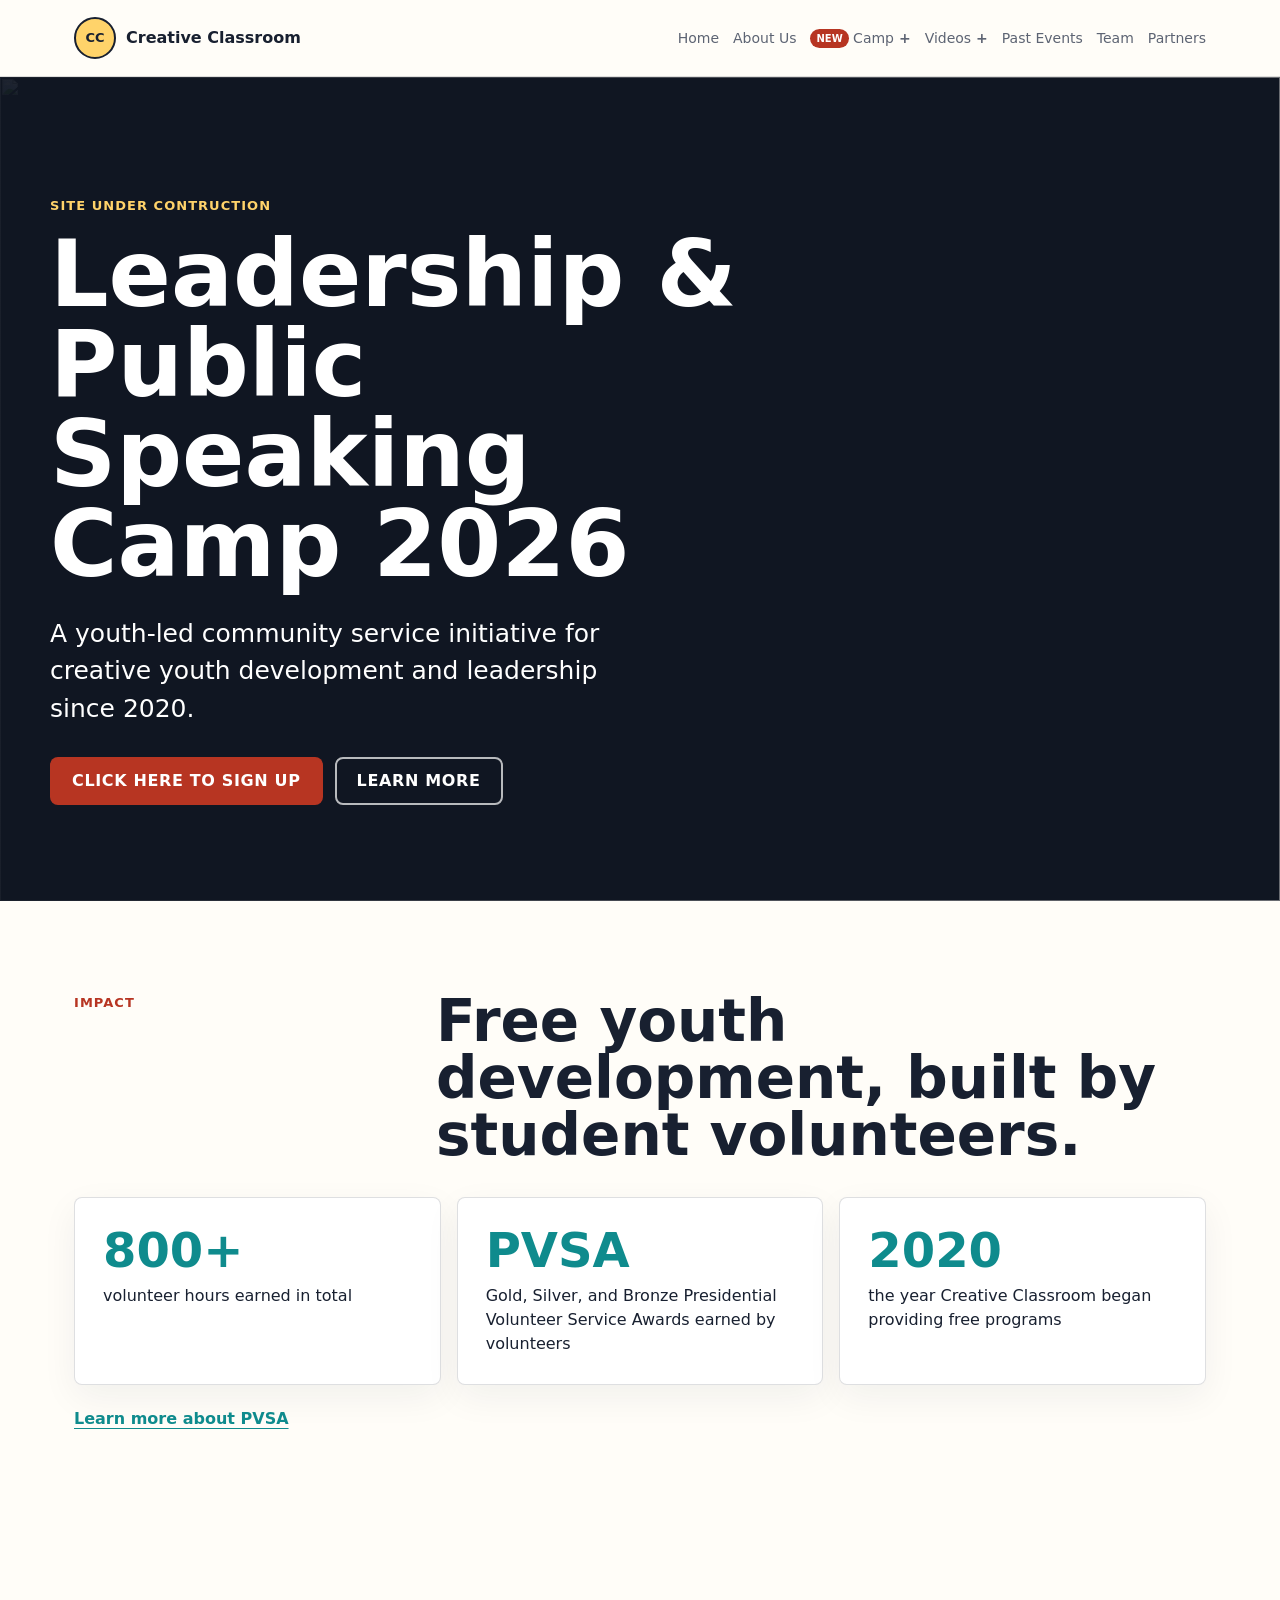
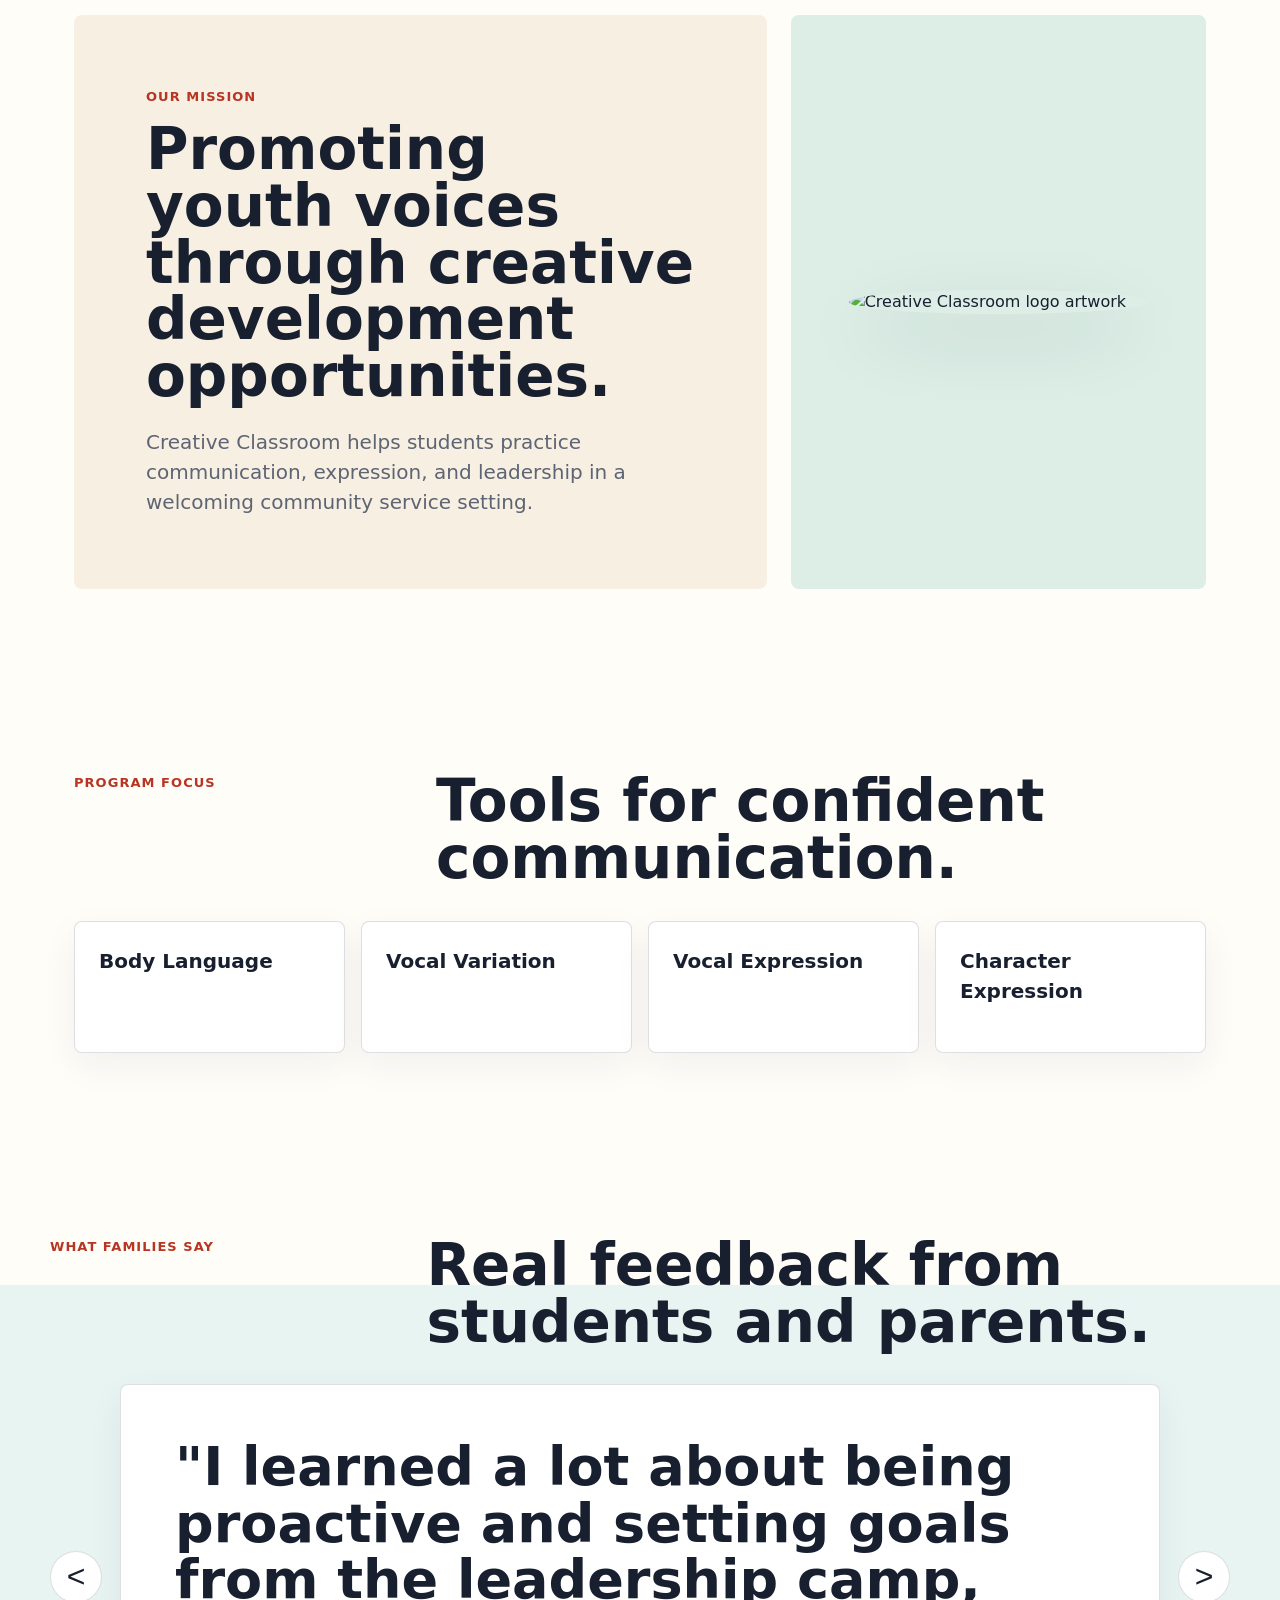
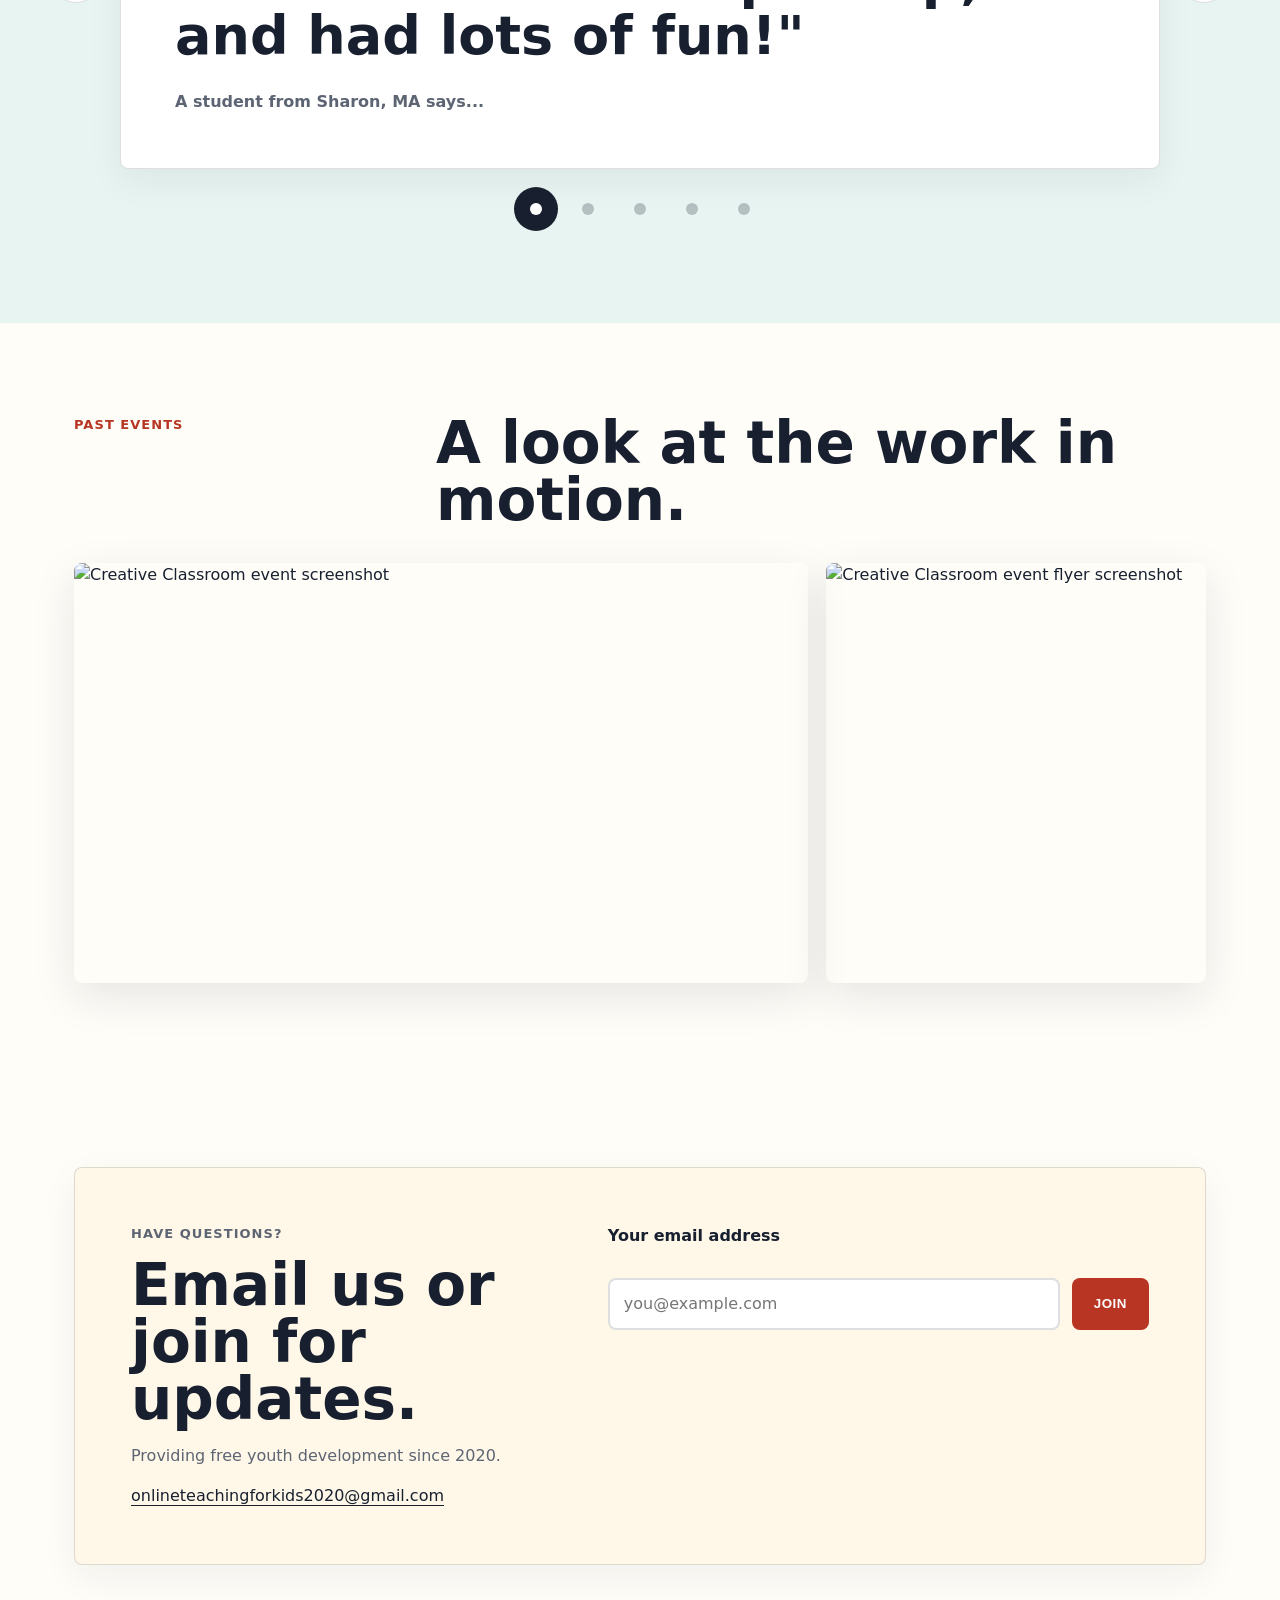
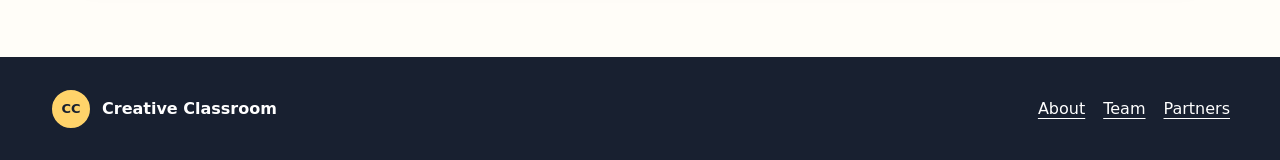
==== index.html @ d79590cc "Initial Creative Classroom redesign" ====
<!doctype html>
<html lang="en">
  <head>
    <meta charset="utf-8">
    <meta name="viewport" content="width=device-width, initial-scale=1">
    <meta name="description" content="Creative Classroom is a youth-led community service initiative offering free creative development, leadership, and public speaking opportunities.">
    <title>Creative Classroom | Leadership & Public Speaking</title>
    <link rel="preconnect" href="https://static.wixstatic.com">
    <link rel="stylesheet" href="styles.css">
  </head>
  <body>
    <a class="skip-link" href="#main">Skip to content</a>

    <header class="site-header" data-header>
      <nav class="nav" aria-label="Primary navigation">
        <a class="brand" href="https://dgao2028.wixsite.com/creative-classroom" aria-label="Creative Classroom home">
          <span class="brand-mark" aria-hidden="true">CC</span>
          <span>Creative Classroom</span>
        </a>
        <button class="menu-toggle" type="button" aria-expanded="false" aria-controls="primary-menu">
          <span class="menu-icon" aria-hidden="true"></span>
          <span class="sr-only">Toggle navigation</span>
        </button>
        <div class="nav-links" id="primary-menu" data-menu>
          <a href="https://dgao2028.wixsite.com/creative-classroom">Home</a>
          <a href="https://dgao2028.wixsite.com/creative-classroom/about-us">About Us</a>
          <details class="nav-dropdown">
            <summary><span class="new-pill">NEW</span> Camp</summary>
            <a href="https://dgao2028.wixsite.com/creative-classroom/copy-of-leadership-camp">2026 Leadership Camp</a>
          </details>
          <details class="nav-dropdown">
            <summary>Videos</summary>
            <a href="https://dgao2028.wixsite.com/creative-classroom/body-language">Body Language</a>
            <a href="https://dgao2028.wixsite.com/creative-classroom/vocal-variation">Vocal Variation</a>
            <a href="https://dgao2028.wixsite.com/creative-classroom/vocal-expression">Vocal Expression</a>
            <a href="https://dgao2028.wixsite.com/creative-classroom/character-expression">Character Expression</a>
          </details>
          <a href="https://dgao2028.wixsite.com/creative-classroom/past-events">Past Events</a>
          <a href="https://dgao2028.wixsite.com/creative-classroom/team">Team</a>
          <a href="https://dgao2028.wixsite.com/creative-classroom/partners">Partners</a>
        </div>
      </nav>
    </header>

    <main id="main">
      <section class="hero" aria-labelledby="hero-title">
        <div class="hero-media" aria-hidden="true">
          <img src="https://static.wixstatic.com/media/f11174_7b34e804726b495e9ca355389a0a5da9~mv2.jpg/v1/fill/w_1200,h_900,al_c,q_85,usm_0.66_1.00_0.01,enc_avif,quality_auto/WechatIMG217.jpg" alt="">
        </div>
        <div class="hero-content">
          <p class="status">Site under contruction</p>
          <h1 id="hero-title">Leadership & Public Speaking Camp 2026</h1>
          <p class="lede">A youth-led community service initiative for creative youth development and leadership since 2020.</p>
          <div class="hero-actions">
            <a class="button primary" href="https://forms.gle/Ah2csPyqfC4xCp5F8" target="_blank" rel="noopener">Click here to sign up</a>
            <a class="button secondary" href="https://dgao2028.wixsite.com/creative-classroom/about-us">Learn more</a>
          </div>
        </div>
      </section>

      <section class="impact section" aria-labelledby="impact-title">
        <div class="section-copy">
          <p class="eyebrow">Impact</p>
          <h2 id="impact-title">Free youth development, built by student volunteers.</h2>
        </div>
        <div class="impact-grid">
          <article>
            <strong>800+</strong>
            <span>volunteer hours earned in total</span>
          </article>
          <article>
            <strong>PVSA</strong>
            <span>Gold, Silver, and Bronze Presidential Volunteer Service Awards earned by volunteers</span>
          </article>
          <article>
            <strong>2020</strong>
            <span>the year Creative Classroom began providing free programs</span>
          </article>
        </div>
        <a class="text-link" href="https://presidentialserviceawards.gov/" target="_blank" rel="noopener">Learn more about PVSA</a>
      </section>

      <section class="mission section" aria-labelledby="mission-title">
        <div class="mission-card">
          <p class="eyebrow">Our mission</p>
          <h2 id="mission-title">Promoting youth voices through creative development opportunities.</h2>
          <p>Creative Classroom helps students practice communication, expression, and leadership in a welcoming community service setting.</p>
        </div>
        <div class="mission-image">
          <img src="https://static.wixstatic.com/media/a4309e_33c6351b7fa547d8bf6ee9256b4bb633~mv2.jpg/v1/fill/w_378,h_378,al_c,q_80,usm_0.66_1.00_0.01,enc_avif,quality_auto/Creative%20(6)_edited.jpg" alt="Creative Classroom logo artwork">
        </div>
      </section>

      <section class="programs section" aria-labelledby="programs-title">
        <div class="section-copy">
          <p class="eyebrow">Program focus</p>
          <h2 id="programs-title">Tools for confident communication.</h2>
        </div>
        <div class="program-grid">
          <a href="https://dgao2028.wixsite.com/creative-classroom/body-language">Body Language</a>
          <a href="https://dgao2028.wixsite.com/creative-classroom/vocal-variation">Vocal Variation</a>
          <a href="https://dgao2028.wixsite.com/creative-classroom/vocal-expression">Vocal Expression</a>
          <a href="https://dgao2028.wixsite.com/creative-classroom/character-expression">Character Expression</a>
        </div>
      </section>

      <section class="testimonials section" aria-labelledby="testimonials-title">
        <div class="section-copy">
          <p class="eyebrow">What families say</p>
          <h2 id="testimonials-title">Real feedback from students and parents.</h2>
        </div>
        <div class="quote-rail" data-carousel>
          <button class="round-button" type="button" data-prev aria-label="Previous testimonial">&lt;</button>
          <div class="quote-card" data-slide aria-live="polite">
            <p class="quote-text"></p>
            <p class="quote-source"></p>
          </div>
          <button class="round-button" type="button" data-next aria-label="Next testimonial">&gt;</button>
        </div>
        <div class="dots" data-dots aria-label="Select testimonial"></div>
      </section>

      <section class="gallery section" aria-labelledby="gallery-title">
        <div class="section-copy">
          <p class="eyebrow">Past events</p>
          <h2 id="gallery-title">A look at the work in motion.</h2>
        </div>
        <div class="gallery-grid">
          <img src="https://static.wixstatic.com/media/1c91a4_be4a5afcc30b417b883b6bdea36e17e3~mv2.png/v1/fill/w_1500,h_1046,al_c,q_90,enc_avif,quality_auto/1c91a4_be4a5afcc30b417b883b6bdea36e17e3~mv2.png" alt="Creative Classroom event screenshot">
          <img src="https://static.wixstatic.com/media/1c91a4_cea36462122f42ff90bed8f7f184be7d~mv2.png/v1/fill/w_840,h_1118,al_c,q_90,enc_avif,quality_auto/1c91a4_cea36462122f42ff90bed8f7f184be7d~mv2.png" alt="Creative Classroom event flyer screenshot">
        </div>
      </section>

      <section class="contact section" aria-labelledby="contact-title">
        <div class="contact-panel">
          <div>
            <p class="eyebrow">Have questions?</p>
            <h2 id="contact-title">Email us or join for updates.</h2>
            <p>Providing free youth development since 2020.</p>
            <a class="text-link" href="mailto:onlineteachingforkids2020@gmail.com">onlineteachingforkids2020@gmail.com</a>
          </div>
          <form class="signup-form" data-signup-form novalidate>
            <label for="email">Your email address</label>
            <div class="form-row">
              <input id="email" name="email" type="email" autocomplete="email" placeholder="you@example.com" maxlength="250" required>
              <button class="button primary" type="submit">Join</button>
            </div>
            <p class="form-note" data-form-status role="status" aria-live="polite"></p>
          </form>
        </div>
      </section>
    </main>

    <footer class="footer">
      <a class="brand footer-brand" href="https://dgao2028.wixsite.com/creative-classroom">
        <span class="brand-mark" aria-hidden="true">CC</span>
        <span>Creative Classroom</span>
      </a>
      <div class="footer-links">
        <a href="https://dgao2028.wixsite.com/creative-classroom/about-us">About</a>
        <a href="https://dgao2028.wixsite.com/creative-classroom/team">Team</a>
        <a href="https://dgao2028.wixsite.com/creative-classroom/partners">Partners</a>
      </div>
    </footer>

    <script src="script.js"></script>
  </body>
</html>
---- styles.css ----
:root {
  --ink: #182030;
  --muted: #5d6473;
  --paper: #fffdf8;
  --cream: #f7efe2;
  --sun: #ffd36a;
  --coral: #b73522;
  --teal: #0f8b8d;
  --leaf: #5c946e;
  --line: rgba(24, 32, 48, 0.14);
  --shadow: 0 24px 70px rgba(24, 32, 48, 0.14);
  --radius: 8px;
  font-family: Inter, ui-sans-serif, system-ui, -apple-system, BlinkMacSystemFont, "Segoe UI", sans-serif;
}

* {
  box-sizing: border-box;
}

html {
  scroll-behavior: smooth;
}

body {
  margin: 0;
  color: var(--ink);
  background: var(--paper);
  line-height: 1.5;
}

img {
  display: block;
  max-width: 100%;
}

a {
  color: inherit;
}

.skip-link,
.sr-only {
  position: absolute;
  width: 1px;
  height: 1px;
  padding: 0;
  overflow: hidden;
  clip: rect(0, 0, 0, 0);
  white-space: nowrap;
  border: 0;
}

.skip-link:focus {
  z-index: 20;
  width: auto;
  height: auto;
  clip: auto;
  padding: 10px 14px;
  background: var(--ink);
  color: white;
}

.site-header {
  position: sticky;
  top: 0;
  z-index: 10;
  border-bottom: 1px solid var(--line);
  background: rgba(255, 253, 248, 0.92);
  backdrop-filter: blur(14px);
}

.nav {
  display: flex;
  align-items: center;
  justify-content: space-between;
  gap: 24px;
  max-width: 1180px;
  min-height: 76px;
  margin: 0 auto;
  padding: 0 24px;
}

.brand {
  display: inline-flex;
  align-items: center;
  gap: 10px;
  font-weight: 800;
  text-decoration: none;
}

.brand-mark {
  display: grid;
  place-items: center;
  width: 42px;
  height: 42px;
  border: 2px solid var(--ink);
  border-radius: 50%;
  background: var(--sun);
  font-size: 13px;
  letter-spacing: 0;
}

.nav-links {
  display: flex;
  align-items: center;
  justify-content: flex-end;
  gap: 14px;
  font-size: 14px;
  flex-wrap: wrap;
}

.nav-links a,
.nav-dropdown summary,
.footer-links a,
.text-link {
  text-decoration-thickness: 1px;
  text-underline-offset: 4px;
}

.nav-links a,
.nav-dropdown summary {
  text-decoration: none;
  color: var(--muted);
}

.nav-links a:hover,
.nav-dropdown summary:hover,
.text-link:hover {
  color: var(--teal);
}

.nav-dropdown {
  position: relative;
}

.nav-dropdown summary {
  cursor: pointer;
  list-style: none;
}

.nav-dropdown summary::-webkit-details-marker {
  display: none;
}

.nav-dropdown summary::after {
  content: " +";
  font-weight: 900;
}

.nav-dropdown[open] summary::after {
  content: " -";
}

.nav-dropdown[open] {
  z-index: 2;
}

.nav-dropdown[open] > a {
  display: block;
}

.nav-dropdown > a {
  display: none;
  min-width: 190px;
  padding: 10px 12px;
  background: white;
}

@media (min-width: 941px) {
  .nav-dropdown[open] > a {
    position: absolute;
    top: 28px;
    left: 0;
    box-shadow: 0 1px 0 var(--line), 0 18px 42px rgba(24, 32, 48, 0.12);
  }

  .nav-dropdown[open] > a:nth-of-type(2) {
    top: 76px;
  }

  .nav-dropdown[open] > a:nth-of-type(3) {
    top: 124px;
  }

  .nav-dropdown[open] > a:nth-of-type(4) {
    top: 172px;
  }

  .nav-dropdown[open] > a:first-of-type {
    border-top-left-radius: var(--radius);
    border-top-right-radius: var(--radius);
  }

  .nav-dropdown[open] > a:last-of-type {
    border-bottom-right-radius: var(--radius);
    border-bottom-left-radius: var(--radius);
  }

}

.new-pill {
  display: inline-block;
  padding: 2px 6px;
  border-radius: 999px;
  background: var(--coral);
  color: white;
  font-size: 10px;
  font-weight: 800;
  vertical-align: 1px;
}

.menu-toggle {
  display: none;
  width: 44px;
  height: 44px;
  border: 1px solid var(--line);
  border-radius: var(--radius);
  background: white;
}

.menu-icon,
.menu-icon::before,
.menu-icon::after {
  display: block;
  width: 20px;
  height: 2px;
  margin: auto;
  background: var(--ink);
  content: "";
}

.menu-icon::before {
  transform: translateY(-7px);
}

.menu-icon::after {
  transform: translateY(5px);
}

.hero {
  position: relative;
  display: grid;
  min-height: calc(100vh - 76px);
  align-items: end;
  overflow: hidden;
  background: #101622;
}

.hero-media {
  position: absolute;
  inset: 0;
}

.hero-media img {
  width: 100%;
  height: 100%;
  object-fit: cover;
  opacity: 0.58;
}

.hero::after {
  position: absolute;
  inset: 0;
  background: linear-gradient(90deg, rgba(16, 22, 34, 0.9), rgba(16, 22, 34, 0.42) 55%, rgba(16, 22, 34, 0.12));
  content: "";
}

.hero-content {
  position: relative;
  z-index: 1;
  max-width: 860px;
  padding: 88px 24px 96px max(24px, calc((100vw - 1180px) / 2));
  color: white;
}

.status,
.eyebrow {
  margin: 0 0 14px;
  color: var(--coral);
  font-size: 13px;
  font-weight: 900;
  letter-spacing: 0.08em;
  text-transform: uppercase;
}

.hero .status {
  color: var(--sun);
}

h1,
h2 {
  margin: 0;
  line-height: 0.98;
  letter-spacing: 0;
}

h1 {
  max-width: 770px;
  font-size: clamp(46px, 8vw, 92px);
}

h2 {
  max-width: 760px;
  font-size: clamp(32px, 5vw, 58px);
}

.lede {
  max-width: 620px;
  margin: 24px 0 0;
  font-size: clamp(18px, 2.4vw, 25px);
}

.hero-actions,
.form-row {
  display: flex;
  flex-wrap: wrap;
  gap: 12px;
  margin-top: 30px;
}

.button {
  display: inline-flex;
  align-items: center;
  justify-content: center;
  min-height: 48px;
  padding: 0 20px;
  border: 2px solid transparent;
  border-radius: var(--radius);
  font-weight: 800;
  text-decoration: none;
  text-transform: uppercase;
  letter-spacing: 0.04em;
  cursor: pointer;
}

.button.primary {
  background: var(--coral);
  color: white;
}

.button.primary:hover {
  background: #d94d36;
}

.button.secondary {
  border-color: rgba(255, 255, 255, 0.7);
  color: white;
}

.button.secondary:hover {
  background: white;
  color: var(--ink);
}

.section {
  max-width: 1180px;
  margin: 0 auto;
  padding: 92px 24px;
}

.section-copy {
  display: grid;
  grid-template-columns: minmax(0, 0.6fr) minmax(0, 1.4fr);
  gap: 32px;
  align-items: start;
  margin-bottom: 34px;
}

.impact-grid,
.program-grid {
  display: grid;
  grid-template-columns: repeat(3, minmax(0, 1fr));
  gap: 16px;
}

.impact-grid article,
.program-grid a,
.quote-card,
.contact-panel {
  border: 1px solid var(--line);
  border-radius: var(--radius);
  background: white;
  box-shadow: 0 12px 36px rgba(24, 32, 48, 0.06);
}

.impact-grid article {
  padding: 28px;
}

.impact-grid strong {
  display: block;
  margin-bottom: 10px;
  color: var(--teal);
  font-size: 48px;
  line-height: 1;
}

.impact .text-link {
  display: inline-block;
  margin-top: 22px;
  color: var(--teal);
  font-weight: 800;
}

.mission {
  display: grid;
  grid-template-columns: minmax(0, 1.25fr) minmax(260px, 0.75fr);
  gap: 24px;
  align-items: stretch;
}

.mission-card {
  border-radius: var(--radius);
  padding: clamp(32px, 6vw, 72px);
  background: var(--cream);
}

.mission-card p:last-child {
  max-width: 620px;
  margin: 22px 0 0;
  color: var(--muted);
  font-size: 20px;
}

.mission-image {
  display: grid;
  place-items: center;
  border-radius: var(--radius);
  background: #dceee6;
}

.mission-image img {
  width: min(72%, 320px);
  border-radius: 50%;
  box-shadow: var(--shadow);
}

.program-grid {
  grid-template-columns: repeat(4, minmax(0, 1fr));
}

.program-grid a {
  min-height: 132px;
  padding: 24px;
  color: var(--ink);
  font-size: 20px;
  font-weight: 850;
  text-decoration: none;
}

.program-grid a:hover {
  border-color: var(--teal);
  color: var(--teal);
}

.testimonials {
  background: linear-gradient(180deg, transparent 0, transparent 18%, #e8f4f1 18%, #e8f4f1 100%);
  max-width: none;
}

.testimonials > * {
  max-width: 1180px;
  margin-left: auto;
  margin-right: auto;
}

.quote-rail {
  display: grid;
  grid-template-columns: 52px minmax(0, 1fr) 52px;
  gap: 18px;
  align-items: center;
}

.quote-card {
  min-height: 260px;
  padding: clamp(28px, 5vw, 54px);
}

.quote-text {
  margin: 0;
  font-size: clamp(26px, 5vw, 54px);
  font-weight: 900;
  line-height: 1.04;
}

.quote-source {
  margin: 26px 0 0;
  color: var(--muted);
  font-weight: 800;
}

.round-button {
  display: grid;
  place-items: center;
  width: 52px;
  height: 52px;
  border: 1px solid var(--line);
  border-radius: 50%;
  background: white;
  color: var(--ink);
  font-size: 32px;
  cursor: pointer;
}

.round-button:hover,
.dot[aria-current="true"] {
  background: var(--ink);
  color: white;
}

.dots {
  display: flex;
  justify-content: center;
  gap: 8px;
  margin-top: 18px;
}

.dot {
  position: relative;
  width: 44px;
  height: 44px;
  border: 0;
  border-radius: 50%;
  background: transparent;
  cursor: pointer;
}

.dot::after {
  position: absolute;
  top: 16px;
  left: 16px;
  width: 12px;
  height: 12px;
  border-radius: 50%;
  background: rgba(24, 32, 48, 0.25);
  content: "";
}

.dot[aria-current="true"]::after {
  background: white;
}

.dot[aria-current="true"] {
  background: var(--ink);
}

.gallery-grid {
  display: grid;
  grid-template-columns: minmax(0, 1.45fr) minmax(220px, 0.75fr);
  gap: 18px;
  align-items: stretch;
}

.gallery-grid img {
  width: 100%;
  height: 100%;
  min-height: 420px;
  border-radius: var(--radius);
  object-fit: cover;
  box-shadow: 0 14px 44px rgba(24, 32, 48, 0.1);
}

.contact-panel {
  display: grid;
  grid-template-columns: minmax(0, 0.9fr) minmax(300px, 1.1fr);
  gap: 34px;
  padding: clamp(28px, 5vw, 56px);
  background: #fff8e8;
}

.contact-panel p {
  color: var(--muted);
}

.contact-panel .text-link {
  overflow-wrap: anywhere;
}

.signup-form label {
  display: block;
  margin-bottom: 10px;
  font-weight: 850;
}

.signup-form input {
  flex: 1 1 250px;
  min-height: 52px;
  border: 2px solid var(--line);
  border-radius: var(--radius);
  padding: 0 14px;
  font: inherit;
}

.signup-form input:focus {
  border-color: var(--teal);
  outline: 3px solid rgba(15, 139, 141, 0.18);
}

.form-note {
  min-height: 24px;
  margin: 14px 0 0;
  font-weight: 800;
}

.form-note.error {
  color: #b42318;
}

.form-note.success {
  color: var(--leaf);
}

.footer {
  display: flex;
  align-items: center;
  justify-content: space-between;
  gap: 24px;
  padding: 30px max(24px, calc((100vw - 1180px) / 2));
  border-top: 1px solid var(--line);
  background: var(--ink);
  color: white;
}

.footer .brand-mark {
  color: var(--ink);
}

.footer-links {
  display: flex;
  gap: 18px;
}

@media (max-width: 940px) {
  .menu-toggle {
    display: block;
  }

  .nav {
    min-height: 68px;
  }

  .nav-links {
    position: absolute;
    top: 68px;
    right: 16px;
    left: 16px;
    display: none;
    flex-direction: column;
    align-items: stretch;
    padding: 14px;
    border: 1px solid var(--line);
    border-radius: var(--radius);
    background: white;
    box-shadow: var(--shadow);
  }

  .nav-links.open {
    display: flex;
  }

  .nav-links a {
    padding: 10px;
  }

  .nav-dropdown summary {
    padding: 10px;
  }

  .nav-dropdown > a {
    padding-left: 24px;
    box-shadow: none;
  }

  .hero {
    min-height: 720px;
  }

  .section-copy,
  .mission,
  .contact-panel,
  .gallery-grid {
    grid-template-columns: 1fr;
  }

  .impact-grid,
  .program-grid {
    grid-template-columns: repeat(2, minmax(0, 1fr));
  }
}

@media (max-width: 620px) {
  .nav {
    padding: 0 16px;
  }

  .brand span:last-child {
    max-width: 160px;
  }

  .hero-content {
    padding: 72px 18px 56px;
  }

  .section {
    padding: 68px 18px;
  }

  .impact-grid,
  .program-grid,
  .quote-rail {
    grid-template-columns: 1fr;
  }

  .round-button {
    display: none;
  }

  .gallery-grid img {
    min-height: 280px;
  }

  .footer {
    align-items: flex-start;
    flex-direction: column;
  }
}

@media (prefers-reduced-motion: reduce) {
  html {
    scroll-behavior: auto;
  }

  *,
  *::before,
  *::after {
    transition-duration: 0.01ms !important;
    animation-duration: 0.01ms !important;
    animation-iteration-count: 1 !important;
  }
}
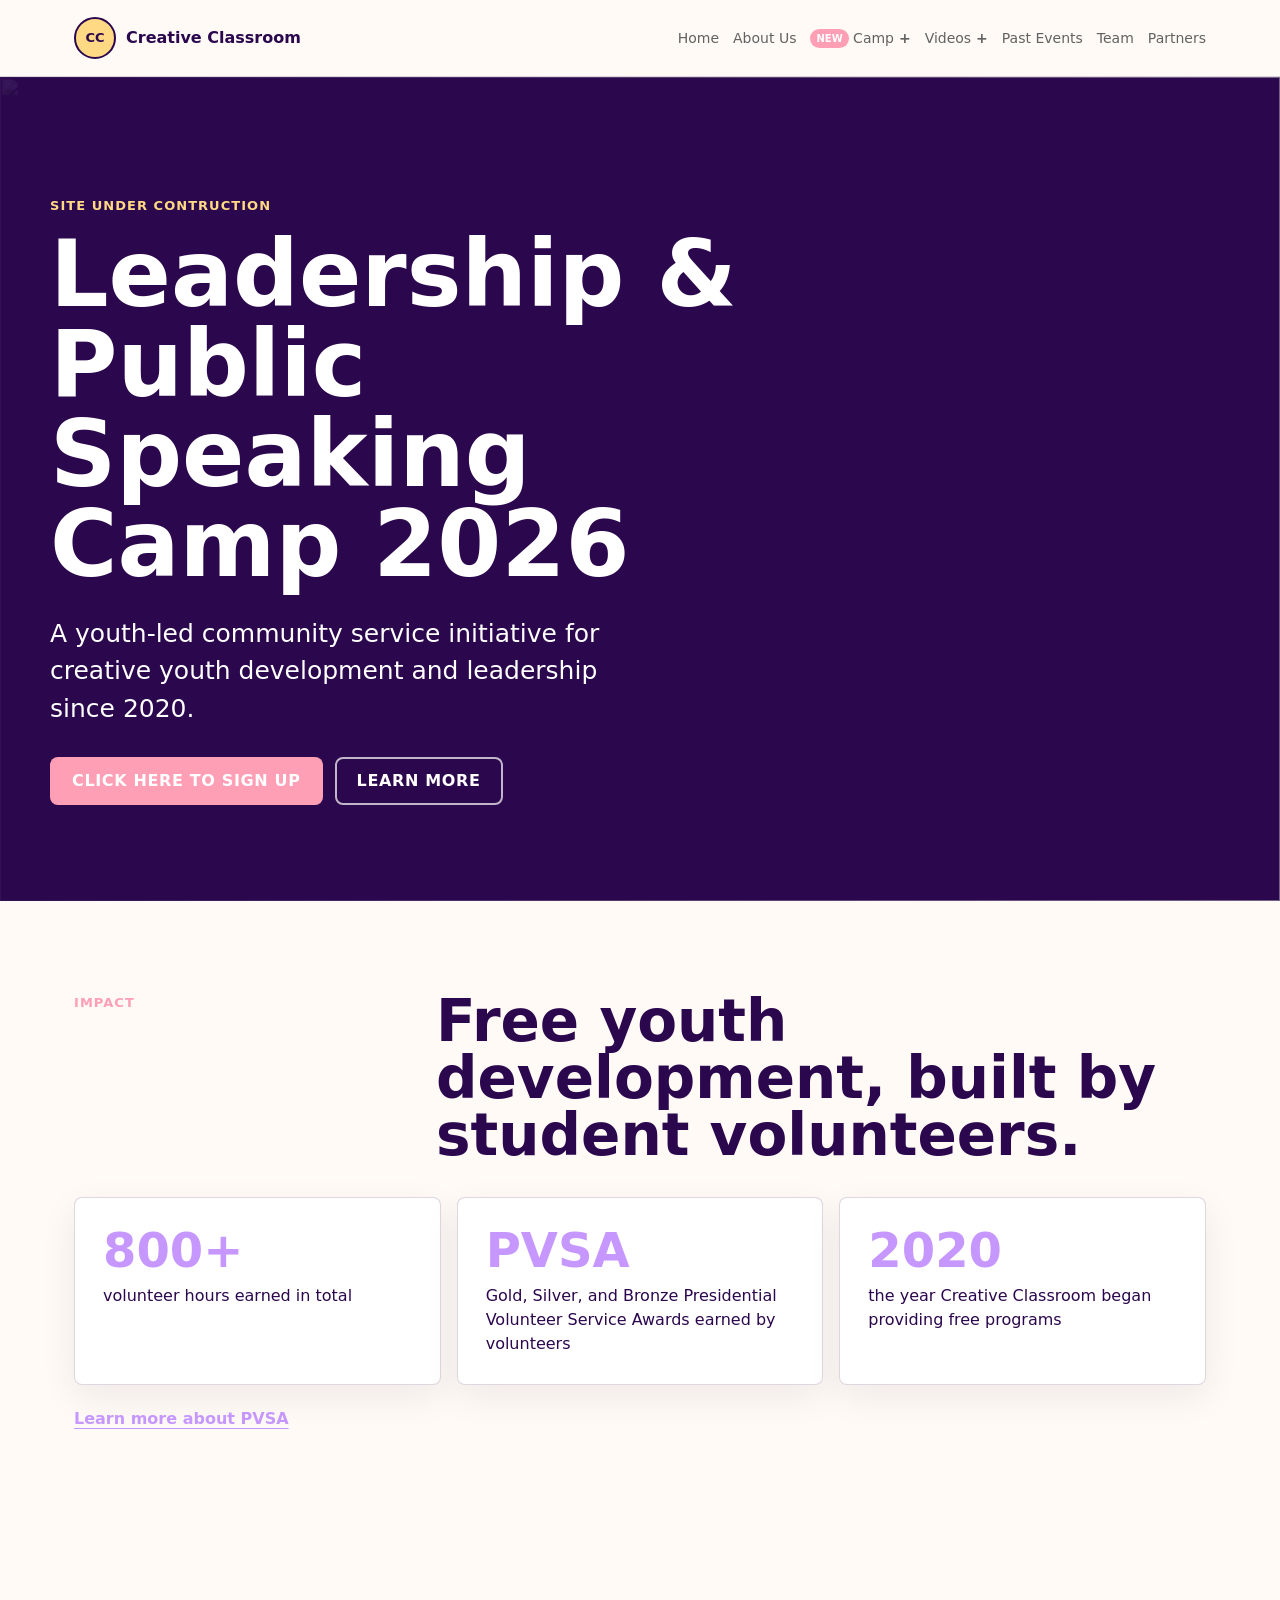
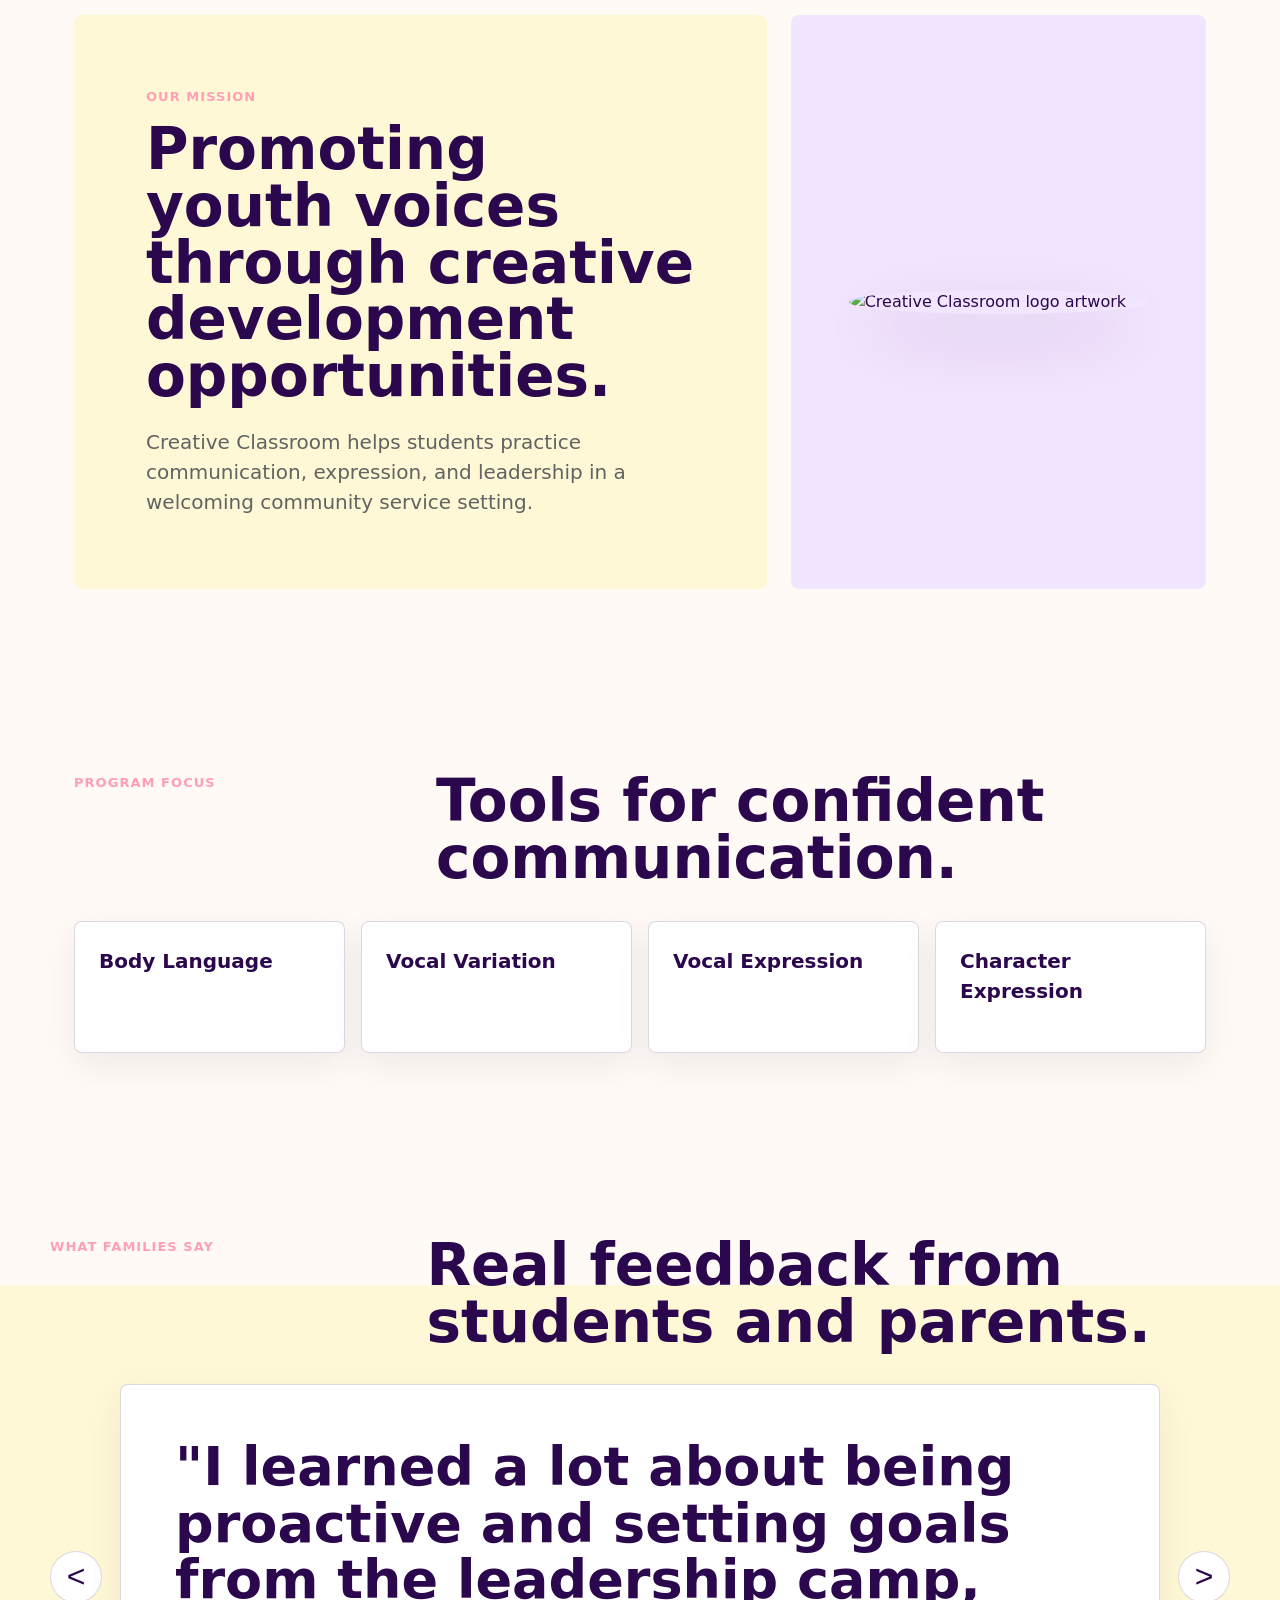
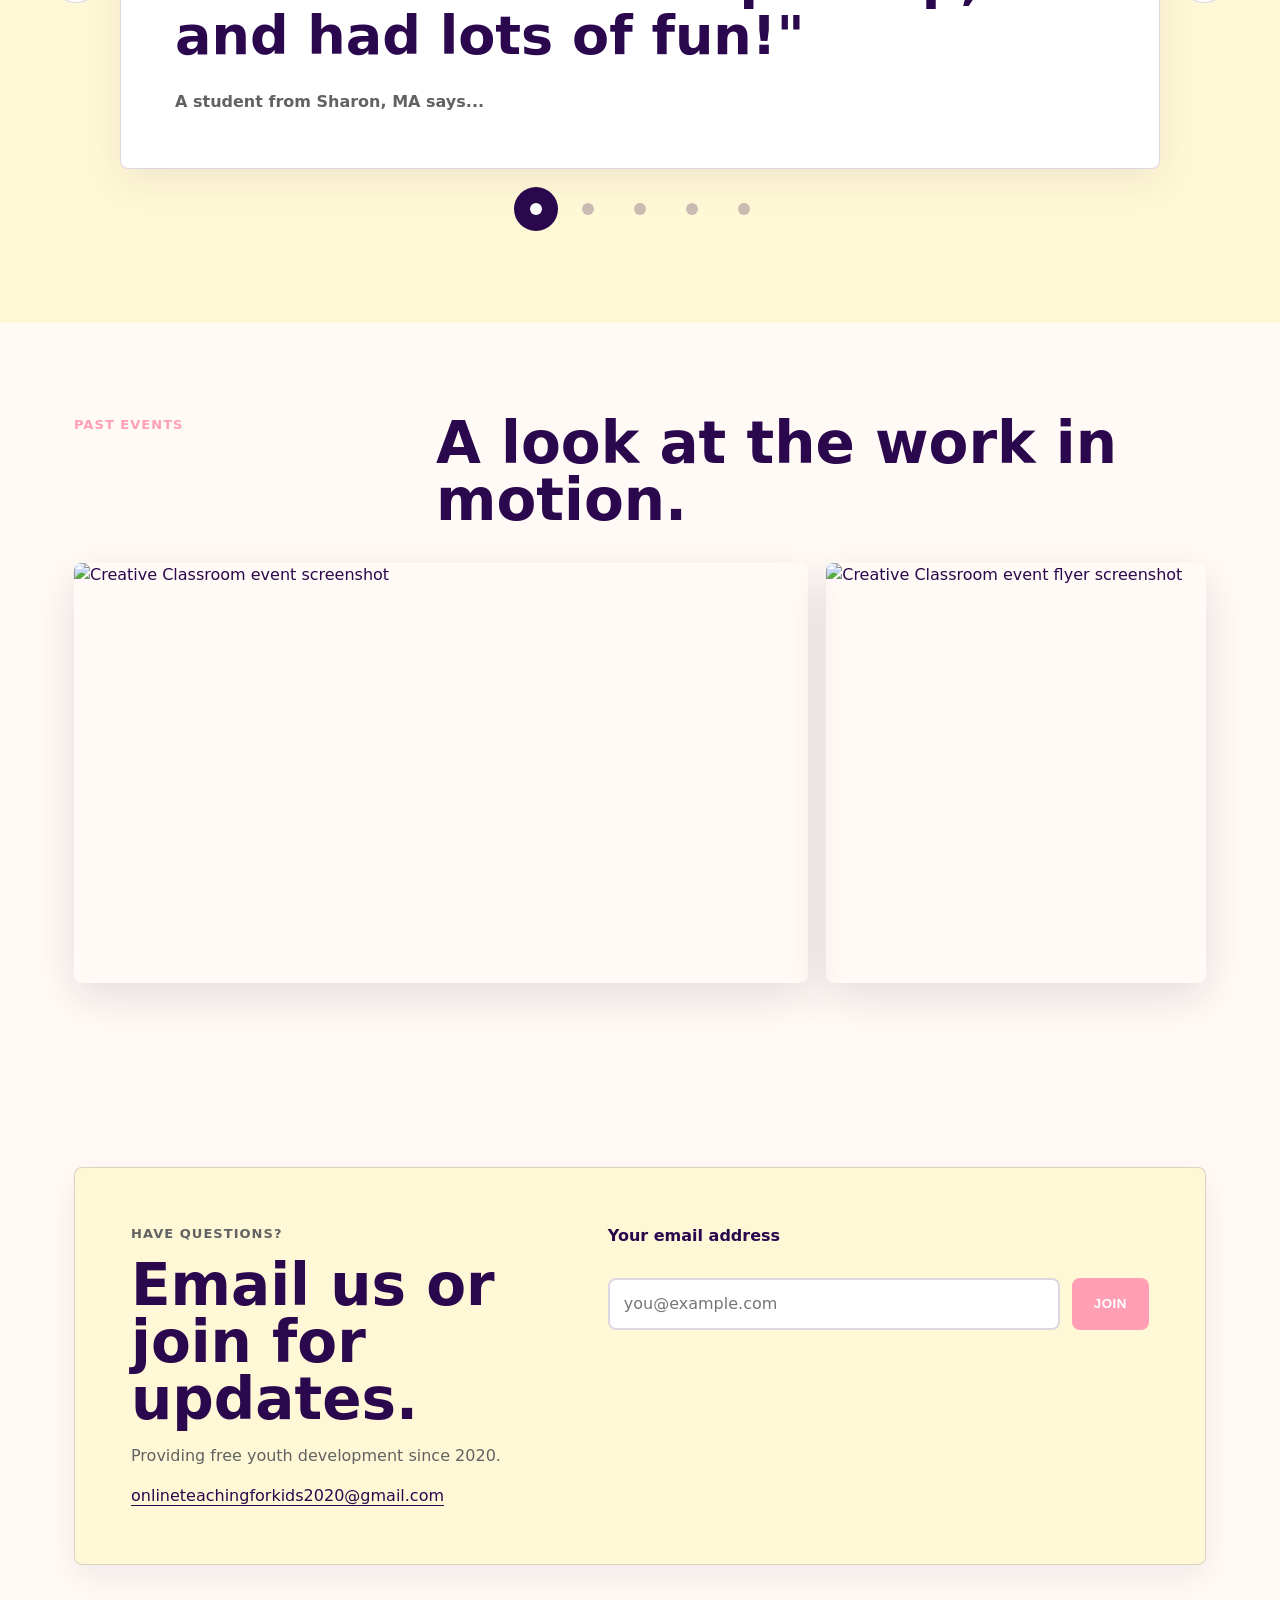
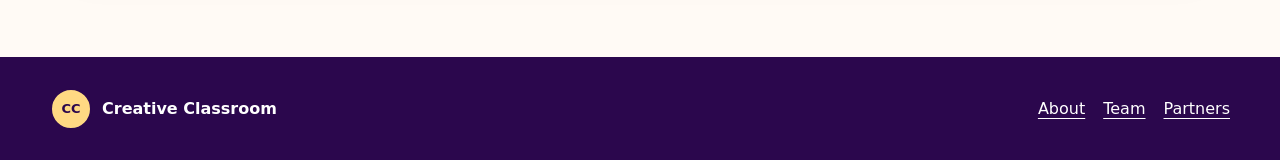
==== commit 2d2260f8: "Match original site color theme" ====
--- a/index.html
+++ b/index.html
@@ -6,14 +6,14 @@
     <meta name="description" content="Creative Classroom is a youth-led community service initiative offering free creative development, leadership, and public speaking opportunities.">
     <title>Creative Classroom | Leadership & Public Speaking</title>
     <link rel="preconnect" href="https://static.wixstatic.com">
-    <link rel="stylesheet" href="styles.css">
+    <link rel="stylesheet" href="styles.css?v=20260624-theme">
   </head>
   <body>
     <a class="skip-link" href="#main">Skip to content</a>
 
     <header class="site-header" data-header>
       <nav class="nav" aria-label="Primary navigation">
-        <a class="brand" href="https://dgao2028.wixsite.com/creative-classroom" aria-label="Creative Classroom home">
+        <a class="brand" href="index.html" aria-label="Creative Classroom home">
           <span class="brand-mark" aria-hidden="true">CC</span>
           <span>Creative Classroom</span>
         </a>
@@ -22,22 +22,22 @@
           <span class="sr-only">Toggle navigation</span>
         </button>
         <div class="nav-links" id="primary-menu" data-menu>
-          <a href="https://dgao2028.wixsite.com/creative-classroom">Home</a>
-          <a href="https://dgao2028.wixsite.com/creative-classroom/about-us">About Us</a>
+          <a href="index.html">Home</a>
+          <a href="category.html?page=about-us">About Us</a>
           <details class="nav-dropdown">
             <summary><span class="new-pill">NEW</span> Camp</summary>
-            <a href="https://dgao2028.wixsite.com/creative-classroom/copy-of-leadership-camp">2026 Leadership Camp</a>
+            <a href="category.html?page=copy-of-leadership-camp">2026 Leadership Camp</a>
           </details>
           <details class="nav-dropdown">
             <summary>Videos</summary>
-            <a href="https://dgao2028.wixsite.com/creative-classroom/body-language">Body Language</a>
-            <a href="https://dgao2028.wixsite.com/creative-classroom/vocal-variation">Vocal Variation</a>
-            <a href="https://dgao2028.wixsite.com/creative-classroom/vocal-expression">Vocal Expression</a>
-            <a href="https://dgao2028.wixsite.com/creative-classroom/character-expression">Character Expression</a>
+            <a href="category.html?page=body-language">Body Language</a>
+            <a href="category.html?page=vocal-variation">Vocal Variation</a>
+            <a href="category.html?page=vocal-expression">Vocal Expression</a>
+            <a href="category.html?page=character-expression">Character Expression</a>
           </details>
-          <a href="https://dgao2028.wixsite.com/creative-classroom/past-events">Past Events</a>
-          <a href="https://dgao2028.wixsite.com/creative-classroom/team">Team</a>
-          <a href="https://dgao2028.wixsite.com/creative-classroom/partners">Partners</a>
+          <a href="category.html?page=past-events">Past Events</a>
+          <a href="category.html?page=team">Team</a>
+          <a href="category.html?page=partners">Partners</a>
         </div>
       </nav>
     </header>
@@ -53,7 +53,7 @@
           <p class="lede">A youth-led community service initiative for creative youth development and leadership since 2020.</p>
           <div class="hero-actions">
             <a class="button primary" href="https://forms.gle/Ah2csPyqfC4xCp5F8" target="_blank" rel="noopener">Click here to sign up</a>
-            <a class="button secondary" href="https://dgao2028.wixsite.com/creative-classroom/about-us">Learn more</a>
+            <a class="button secondary" href="category.html?page=about-us">Learn more</a>
           </div>
         </div>
       </section>
@@ -97,10 +97,10 @@
           <h2 id="programs-title">Tools for confident communication.</h2>
         </div>
         <div class="program-grid">
-          <a href="https://dgao2028.wixsite.com/creative-classroom/body-language">Body Language</a>
-          <a href="https://dgao2028.wixsite.com/creative-classroom/vocal-variation">Vocal Variation</a>
-          <a href="https://dgao2028.wixsite.com/creative-classroom/vocal-expression">Vocal Expression</a>
-          <a href="https://dgao2028.wixsite.com/creative-classroom/character-expression">Character Expression</a>
+          <a href="category.html?page=body-language">Body Language</a>
+          <a href="category.html?page=vocal-variation">Vocal Variation</a>
+          <a href="category.html?page=vocal-expression">Vocal Expression</a>
+          <a href="category.html?page=character-expression">Character Expression</a>
         </div>
       </section>
 
@@ -152,17 +152,17 @@
     </main>
 
     <footer class="footer">
-      <a class="brand footer-brand" href="https://dgao2028.wixsite.com/creative-classroom">
+      <a class="brand footer-brand" href="index.html">
         <span class="brand-mark" aria-hidden="true">CC</span>
         <span>Creative Classroom</span>
       </a>
       <div class="footer-links">
-        <a href="https://dgao2028.wixsite.com/creative-classroom/about-us">About</a>
-        <a href="https://dgao2028.wixsite.com/creative-classroom/team">Team</a>
-        <a href="https://dgao2028.wixsite.com/creative-classroom/partners">Partners</a>
+        <a href="category.html?page=about-us">About</a>
+        <a href="category.html?page=team">Team</a>
+        <a href="category.html?page=partners">Partners</a>
       </div>
     </footer>
 
-    <script src="script.js"></script>
+    <script src="script.js?v=20260624-theme"></script>
   </body>
 </html>
--- a/styles.css
+++ b/styles.css
@@ -1,14 +1,14 @@
 :root {
-  --ink: #182030;
-  --muted: #5d6473;
-  --paper: #fffdf8;
-  --cream: #f7efe2;
-  --sun: #ffd36a;
-  --coral: #b73522;
-  --teal: #0f8b8d;
-  --leaf: #5c946e;
-  --line: rgba(24, 32, 48, 0.14);
-  --shadow: 0 24px 70px rgba(24, 32, 48, 0.14);
+  --ink: #2b074d;
+  --muted: #626262;
+  --paper: #fffaf5;
+  --cream: #fff8d6;
+  --sun: #ffd983;
+  --coral: #ff9fb6;
+  --teal: #c697ff;
+  --leaf: #7fa88b;
+  --line: rgba(43, 7, 77, 0.16);
+  --shadow: 0 24px 70px rgba(43, 7, 77, 0.16);
   --radius: 8px;
   font-family: Inter, ui-sans-serif, system-ui, -apple-system, BlinkMacSystemFont, "Segoe UI", sans-serif;
 }
@@ -64,7 +64,7 @@
   top: 0;
   z-index: 10;
   border-bottom: 1px solid var(--line);
-  background: rgba(255, 253, 248, 0.92);
+  background: rgba(255, 250, 245, 0.92);
   backdrop-filter: blur(14px);
 }
 
@@ -170,7 +170,7 @@
     position: absolute;
     top: 28px;
     left: 0;
-    box-shadow: 0 1px 0 var(--line), 0 18px 42px rgba(24, 32, 48, 0.12);
+    box-shadow: 0 1px 0 var(--line), 0 18px 42px rgba(43, 7, 77, 0.12);
   }
 
   .nav-dropdown[open] > a:nth-of-type(2) {
@@ -242,7 +242,7 @@
   min-height: calc(100vh - 76px);
   align-items: end;
   overflow: hidden;
-  background: #101622;
+  background: var(--ink);
 }
 
 .hero-media {
@@ -260,7 +260,7 @@
 .hero::after {
   position: absolute;
   inset: 0;
-  background: linear-gradient(90deg, rgba(16, 22, 34, 0.9), rgba(16, 22, 34, 0.42) 55%, rgba(16, 22, 34, 0.12));
+  background: linear-gradient(90deg, rgba(43, 7, 77, 0.9), rgba(43, 7, 77, 0.46) 55%, rgba(43, 7, 77, 0.14));
   content: "";
 }
 
@@ -338,7 +338,7 @@
 }
 
 .button.primary:hover {
-  background: #d94d36;
+  background: #f47fa0;
 }
 
 .button.secondary {
@@ -379,7 +379,7 @@
   border: 1px solid var(--line);
   border-radius: var(--radius);
   background: white;
-  box-shadow: 0 12px 36px rgba(24, 32, 48, 0.06);
+  box-shadow: 0 12px 36px rgba(43, 7, 77, 0.07);
 }
 
 .impact-grid article {
@@ -425,7 +425,7 @@
   display: grid;
   place-items: center;
   border-radius: var(--radius);
-  background: #dceee6;
+  background: #f2e5ff;
 }
 
 .mission-image img {
@@ -453,7 +453,7 @@
 }
 
 .testimonials {
-  background: linear-gradient(180deg, transparent 0, transparent 18%, #e8f4f1 18%, #e8f4f1 100%);
+  background: linear-gradient(180deg, transparent 0, transparent 18%, #fff8d6 18%, #fff8d6 100%);
   max-width: none;
 }
 
@@ -531,7 +531,7 @@
   width: 12px;
   height: 12px;
   border-radius: 50%;
-  background: rgba(24, 32, 48, 0.25);
+  background: rgba(43, 7, 77, 0.25);
   content: "";
 }
 
@@ -556,7 +556,7 @@
   min-height: 420px;
   border-radius: var(--radius);
   object-fit: cover;
-  box-shadow: 0 14px 44px rgba(24, 32, 48, 0.1);
+  box-shadow: 0 14px 44px rgba(43, 7, 77, 0.12);
 }
 
 .contact-panel {
@@ -564,7 +564,7 @@
   grid-template-columns: minmax(0, 0.9fr) minmax(300px, 1.1fr);
   gap: 34px;
   padding: clamp(28px, 5vw, 56px);
-  background: #fff8e8;
+  background: var(--cream);
 }
 
 .contact-panel p {
@@ -602,7 +602,7 @@
 }
 
 .form-note.error {
-  color: #b42318;
+  color: #b4236b;
 }
 
 .form-note.success {
@@ -627,6 +627,172 @@
 .footer-links {
   display: flex;
   gap: 18px;
+}
+
+.category-main {
+  background: linear-gradient(180deg, var(--cream) 0, var(--paper) 42%);
+}
+
+.category-hero {
+  display: grid;
+  grid-template-columns: minmax(0, 1.15fr) minmax(280px, 0.85fr);
+  gap: 36px;
+  align-items: center;
+  max-width: 1180px;
+  margin: 0 auto;
+  padding: 92px 24px 56px;
+}
+
+.category-hero h1 {
+  color: var(--ink);
+}
+
+.category-hero .lede {
+  color: var(--muted);
+}
+
+.category-hero img {
+  width: 100%;
+  aspect-ratio: 4 / 3;
+  border-radius: var(--radius);
+  object-fit: cover;
+  box-shadow: var(--shadow);
+}
+
+.category-hero .button.secondary {
+  border-color: var(--ink);
+  color: var(--ink);
+}
+
+.category-hero .button.secondary:hover {
+  background: var(--ink);
+  color: white;
+}
+
+.category-content {
+  display: grid;
+  gap: 22px;
+  padding-top: 36px;
+}
+
+.category-section {
+  border: 1px solid var(--line);
+  border-radius: var(--radius);
+  background: white;
+  padding: clamp(26px, 4vw, 46px);
+  box-shadow: 0 12px 36px rgba(43, 7, 77, 0.07);
+}
+
+.category-section h2 {
+  margin-bottom: 18px;
+  font-size: clamp(26px, 4vw, 42px);
+}
+
+.category-section h3 {
+  margin: 0;
+  font-size: 22px;
+}
+
+.category-section p {
+  max-width: 850px;
+  margin: 0 0 14px;
+  color: var(--muted);
+  font-size: 18px;
+}
+
+.category-list {
+  display: grid;
+  grid-template-columns: repeat(2, minmax(0, 1fr));
+  gap: 10px 22px;
+  margin: 18px 0 0;
+  padding-left: 20px;
+  color: var(--muted);
+}
+
+.category-link-group {
+  display: flex;
+  flex-wrap: wrap;
+  gap: 12px 22px;
+  margin-top: 24px;
+}
+
+.category-card-grid,
+.people-grid {
+  display: grid;
+  grid-template-columns: repeat(3, minmax(0, 1fr));
+  gap: 14px;
+  margin-top: 18px;
+}
+
+.category-mini-card,
+.person-card {
+  border: 1px solid var(--line);
+  border-radius: var(--radius);
+  background: var(--paper);
+  padding: 20px;
+}
+
+.category-mini-card {
+  display: grid;
+  gap: 6px;
+  color: var(--ink);
+  font-weight: 850;
+  text-decoration: none;
+}
+
+.category-mini-card span {
+  color: var(--muted);
+  font-size: 14px;
+  font-weight: 700;
+}
+
+.linked-card:hover {
+  border-color: var(--teal);
+  color: var(--teal);
+  transform: translateY(-2px);
+}
+
+.person-photo {
+  width: 92px;
+  height: 92px;
+  margin-bottom: 18px;
+  border-radius: 50%;
+  object-fit: cover;
+  box-shadow: 0 10px 28px rgba(43, 7, 77, 0.16);
+}
+
+.person-card .person-role {
+  margin: 6px 0 12px;
+  color: var(--teal);
+  font-size: 14px;
+  font-weight: 900;
+  letter-spacing: 0.06em;
+  text-transform: uppercase;
+}
+
+.event-image-grid {
+  display: grid;
+  grid-template-columns: repeat(3, minmax(0, 1fr));
+  gap: 14px;
+  margin-top: 24px;
+}
+
+.event-image-card {
+  margin: 0;
+}
+
+.event-image-card img {
+  width: 100%;
+  aspect-ratio: 4 / 3;
+  border-radius: var(--radius);
+  object-fit: cover;
+}
+
+.event-image-card figcaption {
+  margin-top: 8px;
+  color: var(--muted);
+  font-size: 14px;
+  font-weight: 800;
 }
 
 @media (max-width: 940px) {
@@ -677,12 +843,17 @@
   .section-copy,
   .mission,
   .contact-panel,
-  .gallery-grid {
+  .gallery-grid,
+  .category-hero {
     grid-template-columns: 1fr;
   }
 
   .impact-grid,
-  .program-grid {
+  .program-grid,
+  .category-card-grid,
+  .people-grid,
+  .category-list,
+  .event-image-grid {
     grid-template-columns: repeat(2, minmax(0, 1fr));
   }
 }
@@ -706,8 +877,16 @@
 
   .impact-grid,
   .program-grid,
-  .quote-rail {
+  .quote-rail,
+  .category-card-grid,
+  .people-grid,
+  .category-list,
+  .event-image-grid {
     grid-template-columns: 1fr;
+  }
+
+  .category-hero {
+    padding: 64px 18px 36px;
   }
 
   .round-button {
